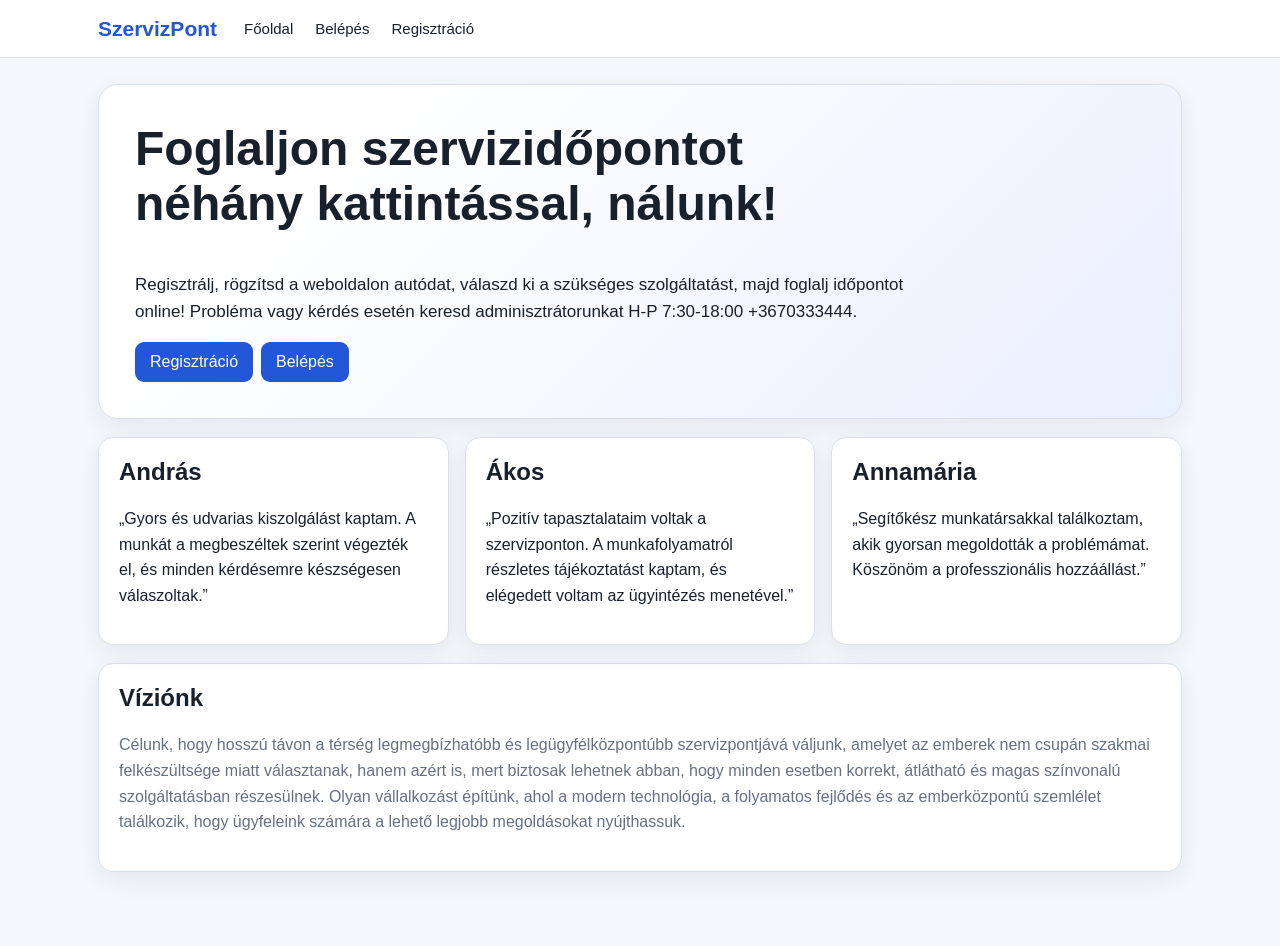
==== Frontend/index.html @ b4edad17 "Projekt kezdeti verziojanak feltoltese" ====
<!doctype html>
<html lang="hu">
<head>
    <meta charset="utf-8">
    <meta name="viewport" content="width=device-width, initial-scale=1">
    <meta name="description" content="SzervizPont autószerviz időpontfoglaló webalkalmazás">
    <title>SzervizPont</title>
    <link rel="stylesheet" href="css/site.css">
    <script defer src="js/api.js"></script>
</head>
<body>
<header>
    <nav aria-label="Fő navigáció">
        <span class="logo">SzervizPont</span>
        <a href="index.html">Főoldal</a>
        <a class="user-link hidden" href="dashboard.html">Vezérlőpult</a>
        <a class="user-link hidden" href="cars.html">Autóim</a>
        <a class="user-link hidden" href="appointments.html">Időpontok</a>
        <a class="admin-link hidden" href="admin.html">Admin</a>
        <a class="login-link" href="login.html">Belépés</a>
        <a class="login-link" href="register.html">Regisztráció</a>
        <button type="button" class="link-button logout-button user-link hidden">Kilépés</button>
        <span id="navUserName" class="muted user-link hidden"></span>
    </nav>
</header>
<main>
    <section class="hero">
        <h1>Foglaljon szervizidőpontot néhány kattintással, nálunk!</h1>
        <p>Regisztrálj, rögzítsd a weboldalon autódat, válaszd ki a szükséges szolgáltatást, majd foglalj időpontot online!
            Probléma vagy kérdés esetén keresd adminisztrátorunkat H-P 7:30-18:00 +3670333444.
        </p>
        <div class="actions">
            <a class="button login-link" href="register.html">Regisztráció</a>
            <a class="button login-link" href="login.html">Belépés</a>
            <a class="button user-link hidden" href="dashboard.html">Vezérlőpult megnyitása</a>
        </div>
    </section>

    <section class="grid" style="margin-top: 18px;">
        <article class="card">
            <h2>András</h2>
            <p>„Gyors és udvarias kiszolgálást kaptam. A munkát a megbeszéltek szerint végezték el, és minden kérdésemre készségesen válaszoltak.”</p>
        </article>
        <article class="card">
            <h2>Ákos</h2>
            <p>„Pozitív tapasztalataim voltak a szervizponton. A munkafolyamatról részletes tájékoztatást kaptam, és elégedett voltam az ügyintézés menetével.”</p>
        </article>
        <article class="card">
            <h2>Annamária</h2>
            <p>„Segítőkész munkatársakkal találkoztam, akik gyorsan megoldották a problémámat. Köszönöm a professzionális hozzáállást.”</p>
        </article>
    </section>

    <section class="card">
        <h2>Víziónk</h2>
        <p class="muted">Célunk, hogy hosszú távon a térség legmegbízhatóbb és legügyfélközpontúbb szervizpontjává váljunk, amelyet az emberek nem csupán szakmai felkészültsége miatt választanak, hanem azért is, mert biztosak lehetnek abban, hogy minden esetben korrekt, átlátható és magas színvonalú szolgáltatásban részesülnek. Olyan vállalkozást építünk, ahol a modern technológia, a folyamatos fejlődés és az emberközpontú szemlélet találkozik, hogy ügyfeleink számára a lehető legjobb megoldásokat nyújthassuk.</p>
    </section>
</main>
</body>
</html>
---- Frontend/css/site.css ----
:root {
    --bg: #f4f7fb;
    --card: #ffffff;
    --text: #18202c;
    --muted: #667085;
    --line: #d9e0ea;
    --primary: #2357d8;
    --primary-dark: #173fa3;
    --danger: #bd2f35;
    --danger-dark: #922329;
    --success: #197a3d;
    --warning: #8a5a00;
    --shadow: 0 8px 24px rgba(30, 48, 80, 0.07);
}

* { box-sizing: border-box; }

body {
    margin: 0;
    font-family: Arial, Helvetica, sans-serif;
    background: var(--bg);
    color: var(--text);
}

header {
    position: sticky;
    top: 0;
    z-index: 10;
    background: rgba(255, 255, 255, 0.97);
    border-bottom: 1px solid var(--line);
}

nav {
    max-width: 1120px;
    margin: auto;
    padding: 13px 18px;
    display: flex;
    gap: 12px;
    align-items: center;
    flex-wrap: wrap;
}

.logo {
    margin-right: 10px;
    font-size: 21px;
    font-weight: 800;
    color: var(--primary);
}

nav a,
nav .link-button {
    padding: 7px 5px;
    border: 0;
    background: none;
    color: var(--text);
    text-decoration: none;
    font-size: 15px;
    cursor: pointer;
}

nav a:hover,
nav .link-button:hover { color: var(--primary); }

main {
    max-width: 1120px;
    margin: 26px auto;
    padding: 0 18px 30px;
}

.hero {
    padding: 36px;
    border: 1px solid var(--line);
    border-radius: 20px;
    background: linear-gradient(135deg, #ffffff 20%, #e8efff);
    box-shadow: var(--shadow);
}

.hero h1 { max-width: 760px; font-size: clamp(30px, 5vw, 48px); }
.hero p { max-width: 800px; font-size: 17px; }

.grid {
    display: grid;
    grid-template-columns: repeat(3, minmax(0, 1fr));
    gap: 16px;
}

.card {
    margin-bottom: 18px;
    padding: 20px;
    border: 1px solid var(--line);
    border-radius: 15px;
    background: var(--card);
    box-shadow: var(--shadow);
}

.card.narrow { max-width: 620px; margin-inline: auto; }

h1, h2, h3 { margin-top: 0; }
p { line-height: 1.6; }
.muted { color: var(--muted); }
.help { margin: 6px 0 0; color: var(--muted); font-size: 13px; }

form { display: grid; gap: 14px; }
.form-grid { display: grid; grid-template-columns: repeat(2, minmax(0, 1fr)); gap: 14px; }
.form-grid .full-width { grid-column: 1 / -1; }

label {
    display: inline-block;
    margin-bottom: 6px;
    font-size: 14px;
    font-weight: 700;
}

input, select, textarea {
    width: 100%;
    padding: 11px 12px;
    border: 1px solid var(--line);
    border-radius: 9px;
    background: #fff;
    color: var(--text);
    font: inherit;
}

input:focus, select:focus, textarea:focus {
    outline: 3px solid rgba(35, 87, 216, 0.14);
    border-color: var(--primary);
}

input:disabled, select:disabled { background: #edf1f6; color: #606978; }

button, .button {
    display: inline-block;
    padding: 11px 15px;
    border: 0;
    border-radius: 9px;
    background: var(--primary);
    color: #fff;
    text-decoration: none;
    font: inherit;
    cursor: pointer;
}

button:hover, .button:hover { background: var(--primary-dark); }
button:disabled { opacity: 0.55; cursor: not-allowed; }
button.secondary { background: #4b5563; }
button.secondary:hover { background: #353d48; }
button.danger { background: var(--danger); }
button.danger:hover { background: var(--danger-dark); }
button.small { padding: 7px 10px; font-size: 13px; }

.actions { display: flex; gap: 8px; flex-wrap: wrap; align-items: center; }
.form-actions { display: flex; gap: 10px; flex-wrap: wrap; }
.hidden { display: none !important; }

.table-wrap { overflow-x: auto; }
table { width: 100%; border-collapse: collapse; background: #fff; }
th, td { padding: 12px; border-bottom: 1px solid var(--line); text-align: left; vertical-align: middle; }
th { background: #eef3ff; font-size: 14px; }
.empty-state { padding: 24px; text-align: center; color: var(--muted); }

.message {
    display: none;
    margin-bottom: 14px;
    padding: 12px;
    border-radius: 9px;
}
.message.show { display: block; }
.message.ok { background: #e8f7ee; color: var(--success); border: 1px solid #bce6cc; }
.message.error { background: #fdecec; color: var(--danger); border: 1px solid #f3bcbc; }

.badge {
    display: inline-block;
    padding: 5px 9px;
    border-radius: 999px;
    background: #edf1f7;
    font-size: 13px;
    white-space: nowrap;
}
.status-pending { color: var(--warning); background: #fff4cf; }
.status-confirmed { color: #174a9f; background: #e4edff; }
.status-completed { color: var(--success); background: #e3f6ea; }
.status-cancelled { color: var(--danger); background: #fde8e9; }

.info-box {
    padding: 13px;
    border-left: 4px solid var(--primary);
    background: #eef3ff;
    border-radius: 8px;
}

@media (max-width: 800px) {
    .grid, .form-grid { grid-template-columns: 1fr; }
    .form-grid .full-width { grid-column: auto; }
    .hero { padding: 24px; }
    nav { gap: 8px; }
    #navUserName { width: 100%; }
    th, td { padding: 10px; font-size: 14px; }
}

@media (max-width: 520px) {
    main { padding-inline: 12px; }
    .card { padding: 15px; }
    .actions, .form-actions { align-items: stretch; }
    .actions > *, .form-actions > * { flex: 1 1 auto; text-align: center; }
}
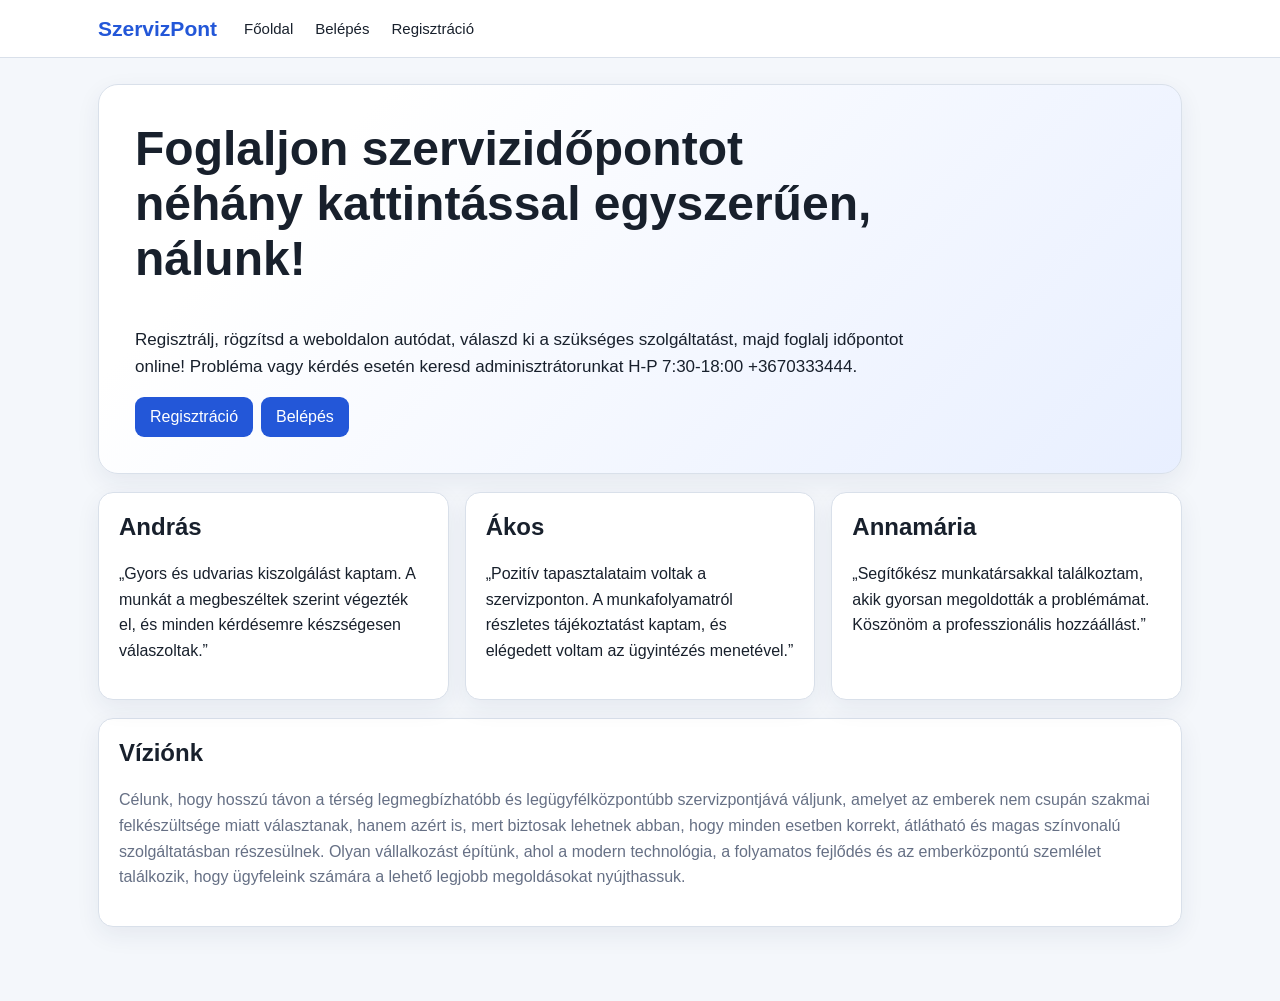
==== commit b3a6a114: "Landing page update index.html" ====
--- a/Frontend/index.html
+++ b/Frontend/index.html
@@ -25,7 +25,7 @@
 </header>
 <main>
     <section class="hero">
-        <h1>Foglaljon szervizidőpontot néhány kattintással, nálunk!</h1>
+        <h1>Foglaljon szervizidőpontot néhány kattintással egyszerűen, nálunk!</h1>
         <p>Regisztrálj, rögzítsd a weboldalon autódat, válaszd ki a szükséges szolgáltatást, majd foglalj időpontot online!
             Probléma vagy kérdés esetén keresd adminisztrátorunkat H-P 7:30-18:00 +3670333444.
         </p>
